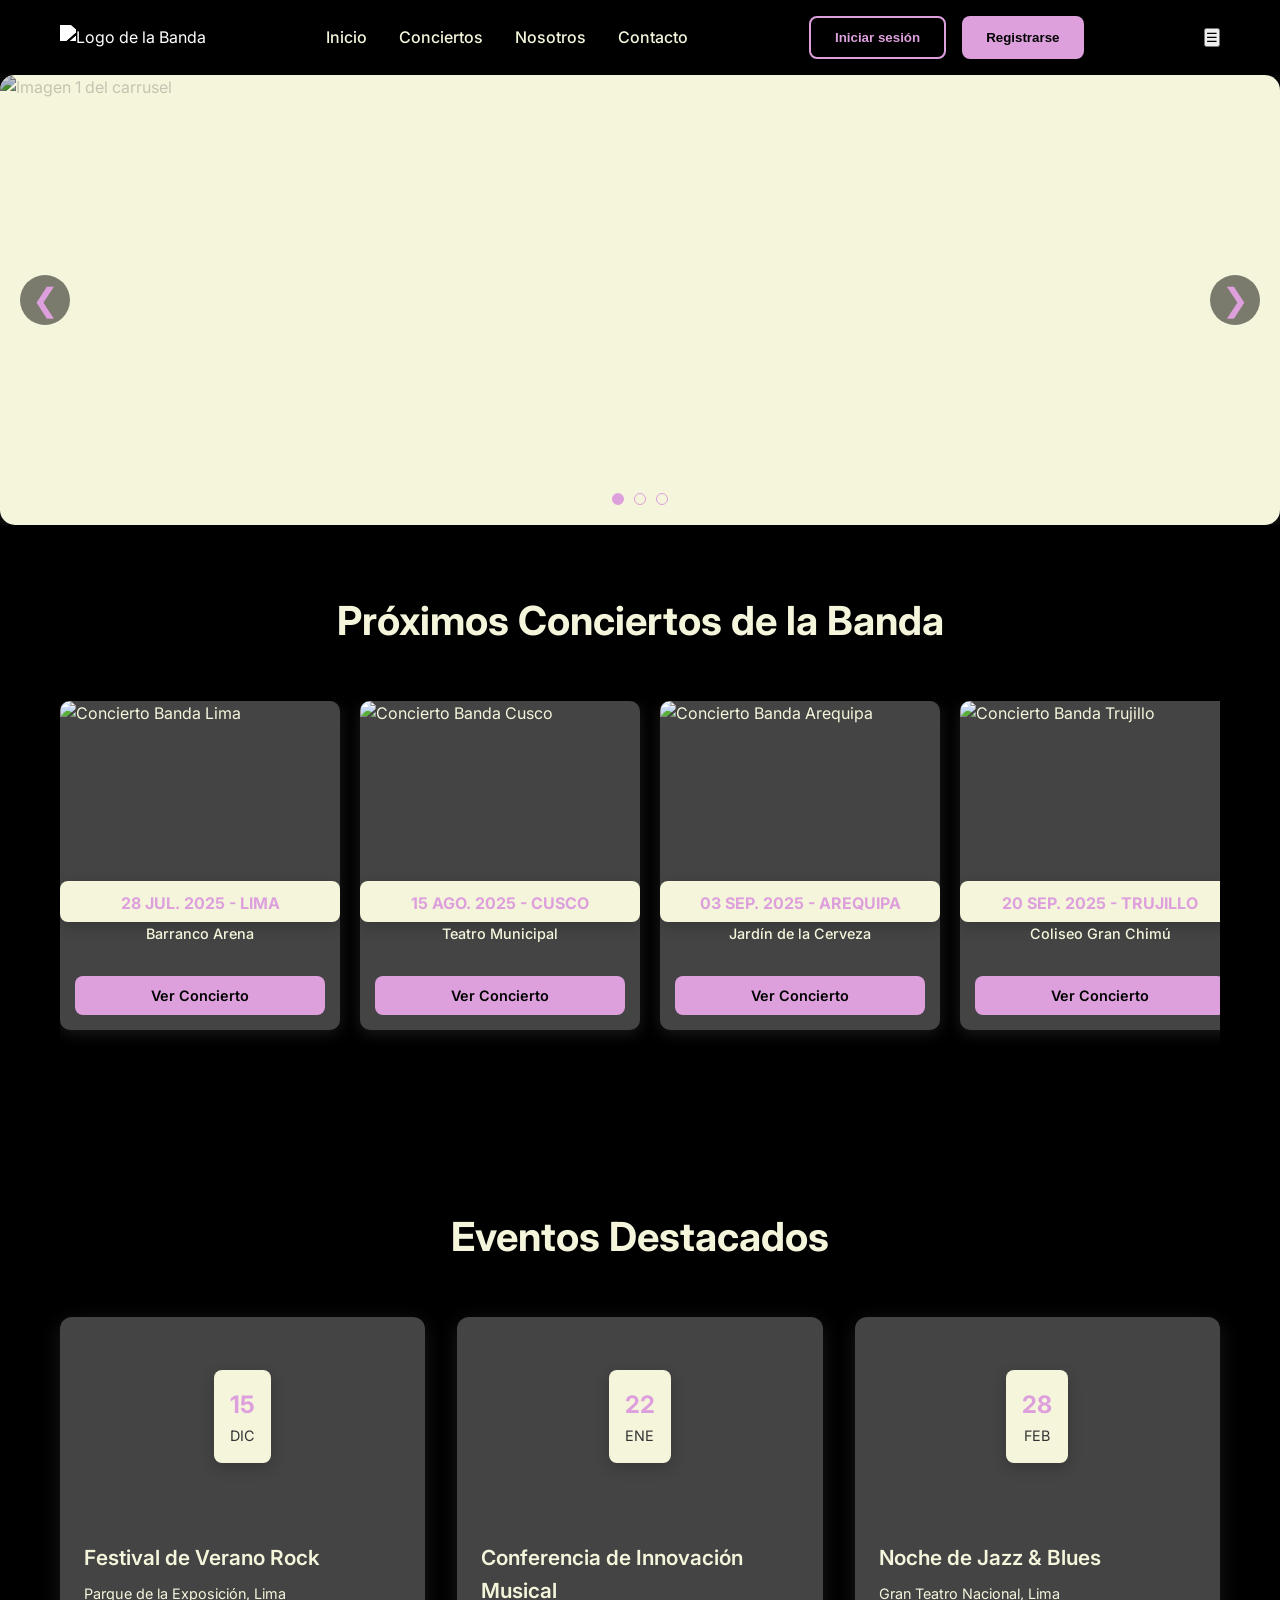
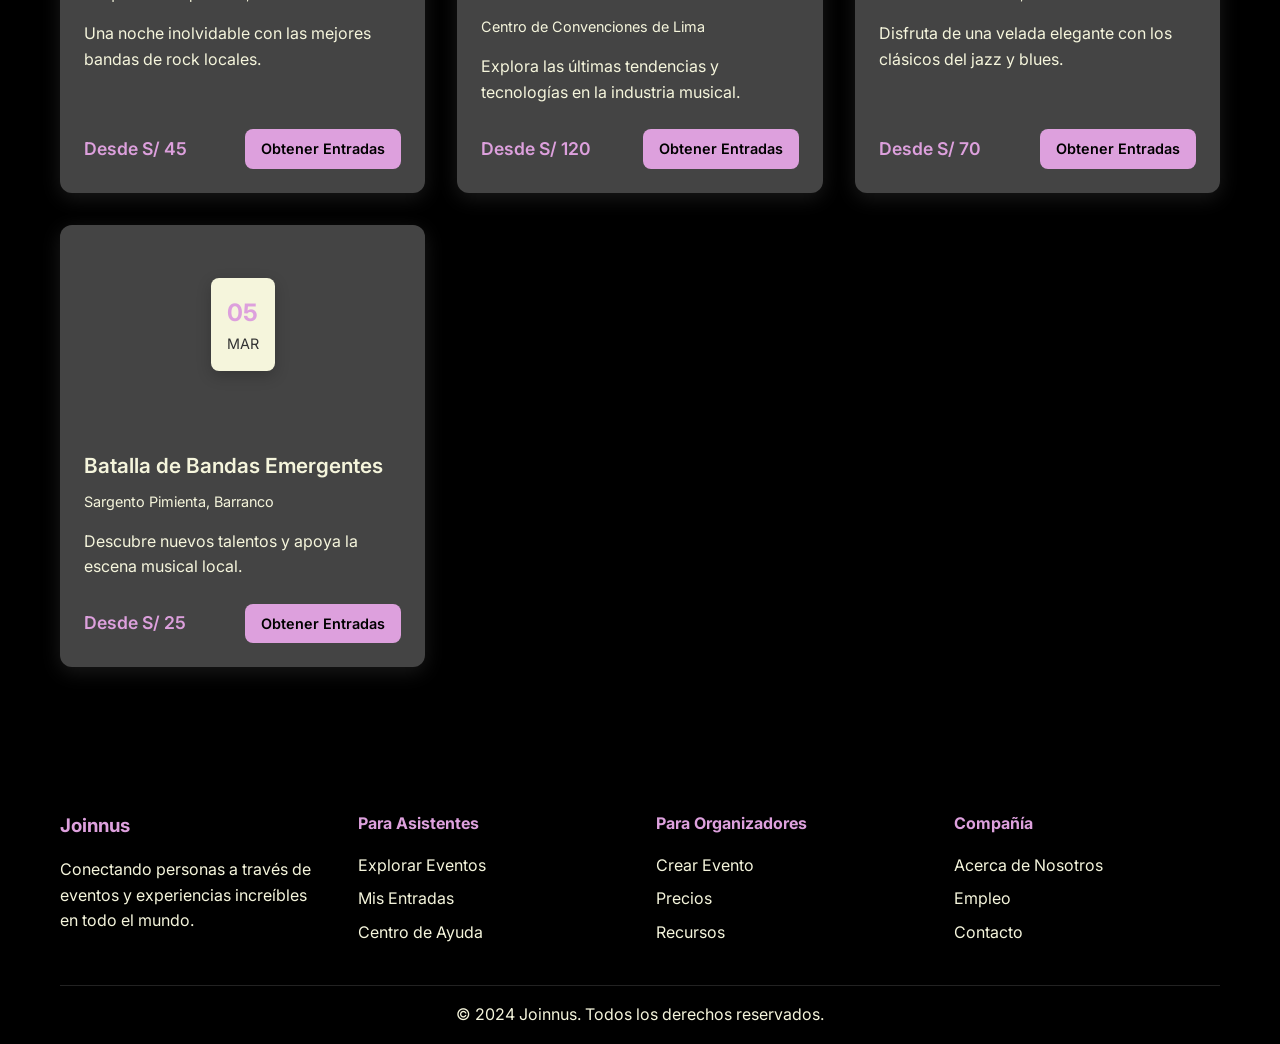
==== index.html @ 7763d080 "MI PRIMER CAMBIO" ====
<!DOCTYPE html>
<html lang="es">
<head>
    <meta charset="UTF-8">
    <meta name="viewport" content="width=device-width, initial-scale=1.0">
    <title>Banda Rock Peruana - Próximos Conciertos</title>
    <link rel="stylesheet" href="styles.css">
    <link href="https://fonts.googleapis.com/css2?family=Inter:wght@300;400;500;600;700;800;900&display=swap" rel="stylesheet">
</head>
<body>
    <header class="header">
        <div class="container">
            <div class="nav-wrapper">
                <div class="logo">
                    <img src="images/joinnus-logo.png" alt="Logo de la Banda" class="joinnus-header-logo">
                </div>
                <nav class="nav">
                    <a href="#" class="nav-link">Inicio</a>
                    <a href="#proximos-conciertos" class="nav-link">Conciertos</a>
                    <a href="#" class="nav-link">Nosotros</a>
                    <a href="#" class="nav-link">Contacto</a>
                </nav>
                <div class="auth-buttons">
                    <button class="btn btn-outline">Iniciar sesión</button>
                    <button class="btn btn-primary">Registrarse</button>
                </div>
                 <button class="mobile-menu-btn" aria-label="Abrir menú móvil">☰</button>
            </div>
        </div>
    </header>

    <section class="hero-carousel-section">
        <div class="carousel-container">
            <div class="carousel-track">
                <div class="carousel-slide">
                    <img src="images/carousel-1.jpg" alt="Imagen 1 del carrusel">
                </div>
                <div class="carousel-slide">
                    <img src="images/carousel-2.jpg" alt="Imagen 2 del carrusel">
                </div>
                <div class="carousel-slide">
                    <img src="images/carousel-3.jpg" alt="Imagen 3 del carrusel">
                </div>
            </div>
            <button class="carousel-button prev" aria-label="Previous slide">❮</button>
            <button class="carousel-button next" aria-label="Next slide">❯</button>
            <div class="carousel-dots">
            </div>
        </div>
    </section>

    <section class="band-upcoming-events" id="proximos-conciertos">
        <div class="container">
            <h2 class="section-title">Próximos Conciertos de la Banda</h2>
            <div class="upcoming-events-list">
                <div class="upcoming-event-card">
                    <img src="images/band-event-1.jpg" alt="Concierto Banda Lima">
                    <p class="event-date">28 JUL. 2025 - LIMA</p>
                    <p class="event-location">Barranco Arena</p>
                    <a href="event_details.html?id=band-event-1" class="btn btn-primary btn-sm view-concert-btn" data-event-id="band-event-1">Ver Concierto</a>
                </div>
                <div class="upcoming-event-card">
                    <img src="images/band-event-2.jpg" alt="Concierto Banda Cusco">
                    <p class="event-date">15 AGO. 2025 - CUSCO</p>
                    <p class="event-location">Teatro Municipal</p>
                    <a href="event_details.html?id=band-event-2" class="btn btn-primary btn-sm view-concert-btn" data-event-id="band-event-2">Ver Concierto</a>
                </div>
                <div class="upcoming-event-card">
                    <img src="images/band-event-3.jpg" alt="Concierto Banda Arequipa">
                    <p class="event-date">03 SEP. 2025 - AREQUIPA</p>
                    <p class="event-location">Jardín de la Cerveza</p>
                    <a href="event_details.html?id=band-event-3" class="btn btn-primary btn-sm view-concert-btn" data-event-id="band-event-3">Ver Concierto</a>
                </div>
                <div class="upcoming-event-card">
                    <img src="images/band-event-4.jpg" alt="Concierto Banda Trujillo">
                    <p class="event-date">20 SEP. 2025 - TRUJILLO</p>
                    <p class="event-location">Coliseo Gran Chimú</p>
                    <a href="event_details.html?id=band-event-4" class="btn btn-primary btn-sm view-concert-btn" data-event-id="band-event-4">Ver Concierto</a>
                </div>
                <div class="upcoming-event-card">
                    <img src="images/band-event-5.jpg" alt="Concierto Banda Chiclayo">
                    <p class="event-date">05 OCT. 2025 - CHICLAYO</p>
                    <p class="event-location">Estadio Elías Aguirre</p>
                    <a href="event_details.html?id=band-event-5" class="btn btn-primary btn-sm view-concert-btn" data-event-id="band-event-5">Ver Concierto</a>
                </div>
            </div>
        </div>
    </section>

    <section class="featured-events">
        <div class="container">
            <h2 class="section-title">Eventos Destacados</h2>
            <div class="events-grid">
                <div class="event-card">
                    <div class="event-image" style="background-image: url('images/featured-event.jpg');">
                        <div class="event-date">
                            <span class="day">15</span>
                            <span class="month">Dic</span>
                        </div>
                    </div>
                    <div class="event-content">
                        <h3 class="event-title">Festival de Verano Rock</h3>
                        <p class="event-location">Parque de la Exposición, Lima</p>
                        <p class="event-description">Una noche inolvidable con las mejores bandas de rock locales.</p>
                        <div class="event-footer">
                            <span class="event-price">Desde S/ 45</span>
                            <a href="event_details.html?id=featured-event-1" class="btn btn-primary btn-sm" data-event-id="featured-event-1">Obtener Entradas</a>
                        </div>
                    </div>
                </div>

                <div class="event-card">
                    <div class="event-image" style="background-image: url('images/featured-event-2.jpg');">
                        <div class="event-date">
                            <span class="day">22</span>
                            <span class="month">Ene</span>
                        </div>
                    </div>
                    <div class="event-content">
                        <h3 class="event-title">Conferencia de Innovación Musical</h3>
                        <p class="event-location">Centro de Convenciones de Lima</p>
                        <p class="event-description">Explora las últimas tendencias y tecnologías en la industria musical.</p>
                        <div class="event-footer">
                            <span class="event-price">Desde S/ 120</span>
                            <a href="event_details.html?id=featured-event-2" class="btn btn-primary btn-sm" data-event-id="featured-event-2">Obtener Entradas</a>
                        </div>
                    </div>
                </div>

                <div class="event-card">
                    <div class="event-image" style="background-image: url('images/featured-event-3.jpg');">
                        <div class="event-date">
                            <span class="day">28</span>
                            <span class="month">Feb</span>
                        </div>
                    </div>
                    <div class="event-content">
                        <h3 class="event-title">Noche de Jazz & Blues</h3>
                        <p class="event-location">Gran Teatro Nacional, Lima</p>
                        <p class="event-description">Disfruta de una velada elegante con los clásicos del jazz y blues.</p>
                        <div class="event-footer">
                            <span class="event-price">Desde S/ 70</span>
                            <a href="event_details.html?id=featured-event-3" class="btn btn-primary btn-sm" data-event-id="featured-event-3">Obtener Entradas</a>
                        </div>
                    </div>
                </div>

                <div class="event-card">
                    <div class="event-image" style="background-image: url('images/featured-event-4.jpg');">
                        <div class="event-date">
                            <span class="day">05</span>
                            <span class="month">Mar</span>
                        </div>
                    </div>
                    <div class="event-content">
                        <h3 class="event-title">Batalla de Bandas Emergentes</h3>
                        <p class="event-location">Sargento Pimienta, Barranco</p>
                        <p class="event-description">Descubre nuevos talentos y apoya la escena musical local.</p>
                        <div class="event-footer">
                            <span class="event-price">Desde S/ 25</span>
                            <a href="event_details.html?id=featured-event-4" class="btn btn-primary btn-sm" data-event-id="featured-event-4">Obtener Entradas</a>
                        </div>
                    </div>
                </div>
            </div>
        </div>
    </section>

   

    <footer class="footer">
        <div class="container">
            <div class="footer-content">
                <div class="footer-section">
                    <h3>Joinnus</h3>
                    <p>Conectando personas a través de eventos y experiencias increíbles en todo el mundo.</p>
                </div>
                <div class="footer-section">
                    <h4>Para Asistentes</h4>
                    <ul>
                        <li><a href="#">Explorar Eventos</a></li>
                        <li><a href="#">Mis Entradas</a></li>
                        <li><a href="#">Centro de Ayuda</a></li>
                    </ul>
                </div>
                <div class="footer-section">
                    <h4>Para Organizadores</h4>
                    <ul>
                        <li><a href="#">Crear Evento</a></li>
                        <li><a href="#">Precios</a></li>
                        <li><a href="#">Recursos</a></li>
                    </ul>
                </div>
                <div class="footer-section">
                    <h4>Compañía</h4>
                    <ul>
                        <li><a href="#">Acerca de Nosotros</a></li>
                        <li><a href="#">Empleo</a></li>
                        <li><a href="#">Contacto</a></li>
                    </ul>
                </div>
            </div>
            <div class="footer-bottom">
                <p>© 2024 Joinnus. Todos los derechos reservados.</p>
            </div>
        </div>
    </footer>

    <script src="script.js"></script>
</body>
</html>
---- styles.css ----
/* Custom Colors */
:root {
    --color-black: #000;
    --color-off-white: #f5f5dc; /* Blanco Hueso */
    --color-pastel-purple: #dda0dd; /* Morado Pastel */
    --color-accent-orange: #ff6b35; /* El naranja original de los botones principales (se mantiene para CTA si se desea) */
    --color-dark-gray: #222;
    --color-medium-gray: #333;
    --color-light-gray: #444; /* Para fondos de tarjetas más claros sobre negro */
}

/* Reset and Base Styles */
* {
    margin: 0;
    padding: 0;
    box-sizing: border-box;
}

body {
    font-family: 'Inter', -apple-system, BlinkMacSystemFont, 'Segoe UI', Roboto, sans-serif;
    line-height: 1.6;
    color: var(--color-off-white); /* Texto principal blanco hueso */
    background-color: var(--color-black); /* Fondo de la página negro */
}

.container {
    max-width: 1200px;
    margin: 0 auto;
    padding: 0 20px;
}

/* Header Styles */
.header {
    background: var(--color-black); /* Fondo del header negro */
    box-shadow: 0 2px 10px rgba(255, 255, 255, 0.05); /* Sombra sutil blanca */
    position: relative;
    top: 0;
    left: 0;
    width: 100%;
    z-index: 1000;
}

.nav-wrapper {
    display: flex;
    justify-content: space-between;
    align-items: center;
    padding: 1rem 0;
    position: relative;
}

.logo .joinnus-header-logo {
    height: 40px; /* Ajusta el tamaño de tu logo si usas una imagen */
    filter: brightness(0) invert(1); /* Hace que el logo se vea blanco si es oscuro */
    width: auto;
}

.nav {
    display: flex;
    gap: 2rem;
}

.nav-link {
    text-decoration: none;
    color: var(--color-off-white); /* Texto de navegación blanco hueso */
    font-weight: 500;
    transition: color 0.3s ease;
}

.nav-link:hover {
    color: var(--color-pastel-purple); /* Hover morado pastel */
}

.auth-buttons {
    display: flex;
    gap: 1rem;
}

/* Button Styles */
.btn {
    padding: 0.75rem 1.5rem;
    border: none;
    border-radius: 8px;
    font-weight: 600;
    cursor: pointer;
    transition: all 0.3s ease;
    text-decoration: none;
    display: inline-block;
    text-align: center;
    color: var(--color-black); /* Texto de botón por defecto negro */
}

.btn-primary {
    background: var(--color-pastel-purple); /* Fondo morado pastel */
    color: var(--color-black); /* Texto negro para botones primarios */
}

.btn-primary:hover {
    background: #c288c2; /* Un morado pastel ligeramente más oscuro al pasar el mouse */
    transform: translateY(-2px);
}

.btn-outline {
    background: transparent;
    color: var(--color-pastel-purple); /* Texto morado pastel */
    border: 2px solid var(--color-pastel-purple); /* Borde morado pastel */
}

.btn-outline:hover {
    background: var(--color-pastel-purple); /* Fondo morado pastel */
    color: var(--color-black); /* Texto negro */
}

.btn-lg {
    padding: 1rem 2rem;
    font-size: 1.1rem;
}

.btn-sm {
    padding: 0.5rem 1rem;
    font-size: 0.9rem;
}

/* Hero Section with Carousel */
.hero-carousel-section {
    position: relative;
    width: 100%;
    height: 450px; /* Altura del carrusel */
    overflow: hidden;
    background-color: var(--color-black); /* Fondo negro */
}

.carousel-container {
    position: relative;
    width: 100%;
    height: 100%;
    /* Efecto "flotante" para el carrusel */
    box-shadow: 0 10px 30px rgba(255, 255, 255, 0.1);
    border-radius: 15px; /* Bordes redondeados */
    overflow: hidden;
}

.carousel-track {
    display: flex;
    height: 100%;
    transition: transform 0.5s ease-in-out;
}

.carousel-slide {
    min-width: 100%;
    height: 100%;
    position: relative;
    display: flex;
    align-items: center;
    justify-content: center;
    overflow: hidden;
    background-color: var(--color-off-white); /* Blanco hueso para slides */
}

.carousel-slide img {
    width: 100%;
    height: 100%;
    object-fit: cover;
    filter: brightness(80%); /* Un poco más oscuro para que el texto resalte si hubiera */
}

/* Carousel Navigation Buttons */
.carousel-button {
    position: absolute;
    top: 50%;
    transform: translateY(-50%);
    background: rgba(0, 0, 0, 0.5); /* Negro semi-transparente */
    color: var(--color-pastel-purple); /* Morado pastel */
    border: none;
    padding: 15px;
    cursor: pointer;
    font-size: 2rem;
    border-radius: 50%;
    width: 50px;
    height: 50px;
    display: flex;
    align-items: center;
    justify-content: center;
    transition: background 0.3s ease;
    z-index: 10;
}

.carousel-button:hover {
    background: rgba(0, 0, 0, 0.8);
}

.carousel-button.prev {
    left: 20px;
}

.carousel-button.next {
    right: 20px;
}

/* Carousel Dots */
.carousel-dots {
    position: absolute;
    bottom: 20px;
    left: 50%;
    transform: translateX(-50%);
    display: flex;
    gap: 10px;
    z-index: 10;
}

.dot {
    width: 12px;
    height: 12px;
    background: var(--color-off-white); /* Blanco hueso */
    border-radius: 50%;
    cursor: pointer;
    transition: background 0.3s ease, transform 0.3s ease;
    border: 1px solid var(--color-pastel-purple); /* Borde morado pastel */
}

.dot.active {
    background: var(--color-pastel-purple); /* Morado pastel */
    transform: scale(1.2);
    border-color: var(--color-off-white); /* Borde blanco hueso */
}


/* Section Styles */
.section-title {
    font-size: 2.5rem;
    font-weight: 700;
    text-align: center;
    margin-bottom: 3rem;
    color: var(--color-off-white); /* Títulos blanco hueso */
}

/* Band Upcoming Events Section */
.band-upcoming-events {
    padding: 4rem 0;
    background: var(--color-black); /* Fondo negro */
}

.upcoming-events-list {
    display: flex;
    gap: 20px;
    overflow-x: auto;
    padding-bottom: 15px;
    justify-content: flex-start;
    -webkit-overflow-scrolling: touch;
    scrollbar-width: thin;
    scrollbar-color: var(--color-pastel-purple) var(--color-dark-gray); /* Scrollbar morado */
}

.upcoming-events-list::-webkit-scrollbar {
    height: 8px;
}

.upcoming-events-list::-webkit-scrollbar-track {
    background: var(--color-dark-gray);
    border-radius: 10px;
}

.upcoming-events-list::-webkit-scrollbar-thumb {
    background: var(--color-pastel-purple);
    border-radius: 10px;
}

.upcoming-events-list::-webkit-scrollbar-thumb:hover {
    background: #c288c2;
}


.upcoming-event-card {
    flex: 0 0 auto;
    width: 280px;
    border-radius: 10px;
    overflow: hidden;
    box-shadow: 0 4px 15px rgba(255, 255, 255, 0.1); /* Sombra clara */
    background: var(--color-light-gray); /* Fondo de tarjeta gris claro */
    transition: transform 0.3s ease, box-shadow 0.3s ease;
    display: flex;
    flex-direction: column;
    justify-content: space-between; /* Para empujar el botón abajo */
}

.upcoming-event-card:hover {
    transform: translateY(-8px);
    box-shadow: 0 8px 25px rgba(255, 255, 255, 0.2); /* Sombra más pronunciada */
}

.upcoming-event-card img {
    width: 100%;
    height: 180px;
    object-fit: cover;
    display: block;
}

.upcoming-event-card .event-date {
    padding: 10px 15px 5px;
    text-align: center;
    font-size: 1rem;
    font-weight: 700;
    color: var(--color-pastel-purple); /* Texto morado pastel */
}

.upcoming-event-card .event-location {
    padding: 0 15px 15px;
    text-align: center;
    font-size: 0.9rem;
    color: var(--color-off-white); /* Texto blanco hueso */
    font-weight: 500;
}

.upcoming-event-card .view-concert-btn {
    margin: 0 15px 15px; /* Margen para el botón */
    width: calc(100% - 30px); /* Ajuste del ancho */
}


/* Featured Events Section */
.featured-events {
    padding: 6rem 0;
    background: var(--color-black); /* Fondo negro */
}

.events-grid {
    display: grid;
    grid-template-columns: repeat(auto-fit, minmax(300px, 1fr));
    gap: 2rem;
}

.event-card {
    background: var(--color-light-gray); /* Fondo de tarjeta gris claro */
    border-radius: 12px;
    overflow: hidden;
    box-shadow: 0 5px 20px rgba(255, 255, 255, 0.1); /* Sombra clara */
    transition: transform 0.3s ease, box-shadow 0.3s ease;
    display: flex;
    flex-direction: column;
}

.event-card:hover {
    transform: translateY(-5px);
    box-shadow: 0 10px 30px rgba(255, 255, 255, 0.2); /* Sombra más pronunciada */
}

.event-image {
    height: 200px;
    position: relative;
    display: flex;
    align-items: center;
    justify-content: center;
    background-size: cover;
    background-position: center;
}

.event-date {
    background: var(--color-off-white); /* Fondo de fecha blanco hueso */
    padding: 1rem;
    border-radius: 8px;
    text-align: center;
    box-shadow: 0 5px 15px rgba(0, 0, 0, 0.2); /* Sombra oscura */
}

.event-date .day {
    display: block;
    font-size: 1.5rem;
    font-weight: 700;
    color: var(--color-pastel-purple); /* Texto morado pastel */
}

.event-date .month {
    display: block;
    font-size: 0.9rem;
    color: var(--color-medium-gray); /* Texto gris para el mes */
    text-transform: uppercase;
}

.event-content {
    padding: 1.5rem;
    flex-grow: 1; /* Permite que el contenido ocupe el espacio disponible */
    display: flex;
    flex-direction: column;
}

.event-title {
    font-size: 1.3rem;
    font-weight: 600;
    margin-bottom: 0.5rem;
    color: var(--color-off-white); /* Título blanco hueso */
}

.event-location {
    color: var(--color-off-white); /* Ubicación blanco hueso */
    margin-bottom: 1rem;
    font-size: 0.9rem;
}

.event-description {
    color: var(--color-off-white); /* Descripción blanco hueso */
    line-height: 1.6;
    margin-bottom: 1.5rem;
    flex-grow: 1; /* Permite que la descripción ocupe el espacio disponible */
}

.event-footer {
    display: flex;
    justify-content: space-between;
    align-items: center;
    margin-top: auto; /* Empuja el footer hacia abajo */
}

.event-price {
    font-size: 1.1rem;
    font-weight: 600;
    color: var(--color-pastel-purple); /* Precio morado pastel */
}

/* Stats Section */
.stats {
    padding: 4rem 0;
    background: var(--color-dark-gray); /* Fondo gris oscuro */
    color: var(--color-off-white); /* Texto blanco hueso */
}

.stats-grid {
    display: grid;
    grid-template-columns: repeat(auto-fit, minmax(200px, 1fr));
    gap: 2rem;
    text-align: center;
}

.stat-number {
    font-size: 3rem;
    font-weight: 700;
    color: var(--color-pastel-purple); /* Número morado pastel */
    margin-bottom: 0.5rem;
}

.stat-label {
    font-size: 1.1rem;
    opacity: 0.8;
}

/* CTA Section */
.cta {
    padding: 6rem 0;
    background: var(--color-pastel-purple); /* Fondo morado pastel */
    color: var(--color-black); /* Texto negro */
    text-align: center;
}

.cta-content h2 {
    font-size: 2.5rem;
    font-weight: 700;
    margin-bottom: 1rem;
}

.cta-content p {
    font-size: 1.2rem;
    margin-bottom: 2rem;
    opacity: 0.9;
}

.cta .btn-primary {
    background: var(--color-black); /* Botón negro */
    color: var(--color-off-white); /* Texto blanco hueso */
}

.cta .btn-primary:hover {
    background: var(--color-dark-gray); /* Un gris más oscuro al pasar el mouse */
    transform: translateY(-2px);
}

/* Footer */
.footer {
    background: var(--color-black); /* Fondo negro */
    color: var(--color-off-white); /* Texto blanco hueso */
    padding: 3rem 0 1rem;
}

.footer-content {
    display: grid;
    grid-template-columns: repeat(auto-fit, minmax(250px, 1fr));
    gap: 2rem;
    margin-bottom: 2rem;
}

.footer-section h3,
.footer-section h4 {
    margin-bottom: 1rem;
    color: var(--color-pastel-purple); /* Títulos de sección morado pastel */
}

.footer-section ul {
    list-style: none;
}

.footer-section ul li {
    margin-bottom: 0.5rem;
}

.footer-section ul li a {
    color: var(--color-off-white); /* Enlaces blanco hueso */
    text-decoration: none;
    transition: color 0.3s ease;
}

.footer-section ul li a:hover {
    color: var(--color-pastel-purple); /* Hover morado pastel */
}

.footer-bottom {
    border-top: 1px solid var(--color-dark-gray); /* Borde gris oscuro */
    padding-top: 1rem;
    text-align: center;
    color: var(--color-off-white); /* Texto blanco hueso */
}

/* Event Details Page Specific Styles */
.event-detail-hero {
    width: 100%;
    height: 400px; /* Altura del banner */
    position: relative;
    overflow: hidden;
    background-color: var(--color-black);
}

.event-image-banner {
    width: 100%;
    height: 100%;
    background-size: cover;
    background-position: center;
    filter: brightness(60%); /* Oscurece la imagen para que el texto resalte */
    position: absolute;
    top: 0;
    left: 0;
}

.event-info-overlay {
    position: absolute;
    top: 0;
    left: 0;
    width: 100%;
    height: 100%;
    display: flex;
    align-items: center;
    justify-content: center;
    text-align: center;
    padding: 20px;
    z-index: 1;
}

.event-info-overlay h1 {
    font-size: 3rem;
    color: var(--color-off-white);
    margin-bottom: 10px;
    text-shadow: 0 0 10px rgba(0,0,0,0.5);
}

.event-info-overlay .event-date-time,
.event-info-overlay .event-address {
    font-size: 1.2rem;
    color: var(--color-off-white);
    opacity: 0.9;
}

.event-details-content {
    padding: 4rem 0;
    background-color: var(--color-black);
}

.details-grid {
    display: grid;
    grid-template-columns: 2fr 1fr; /* Columna de descripción más grande que la de tickets */
    gap: 40px;
    margin-bottom: 40px;
}

.event-description-col {
    /* No hay estilos de fondo aquí, el card lo manejará */
}

.event-info-card,
.ticket-purchase-card,
.event-organizer-card,
.location-map-card {
    background: var(--color-light-gray); /* Fondo de tarjeta gris claro */
    border-radius: 12px;
    padding: 30px;
    box-shadow: 0 5px 20px rgba(255, 255, 255, 0.08); /* Sombra sutil clara */
    margin-bottom: 30px; /* Espacio entre tarjetas en la misma columna */
}

.event-info-card h3,
.ticket-purchase-card h3,
.event-organizer-card h3,
.location-map-card h3 {
    font-size: 1.8rem;
    color: var(--color-pastel-purple);
    margin-bottom: 20px;
}

.event-info-card p {
    color: var(--color-off-white);
    margin-bottom: 15px;
    line-height: 1.7;
}
.event-info-card p:last-child {
    margin-bottom: 0;
}


/* Ticket Purchase Card */
.ticket-type {
    display: flex;
    justify-content: space-between;
    align-items: center;
    margin-bottom: 20px;
    padding-bottom: 15px;
    border-bottom: 1px solid var(--color-medium-gray);
}
.ticket-type:last-of-type {
    border-bottom: none;
    margin-bottom: 25px;
}

.ticket-name {
    font-size: 1.1rem;
    font-weight: 500;
    color: var(--color-off-white);
}

.ticket-price {
    font-size: 1.1rem;
    font-weight: 700;
    color: var(--color-pastel-purple);
}

.quantity-selector {
    display: flex;
    align-items: center;
    gap: 5px;
}

.quantity-btn {
    background: var(--color-medium-gray); /* Fondo de botón de cantidad gris */
    color: var(--color-off-white);
    border: 1px solid var(--color-medium-gray);
    border-radius: 5px;
    width: 35px;
    height: 35px;
    font-size: 1.2rem;
    display: flex;
    align-items: center;
    justify-content: center;
    cursor: pointer;
    transition: background 0.2s ease;
}

.quantity-btn:hover {
    background: var(--color-dark-gray);
}

.ticket-quantity {
    width: 50px;
    text-align: center;
    border: 1px solid var(--color-medium-gray);
    border-radius: 5px;
    padding: 5px;
    background: var(--color-black); /* Fondo de input negro */
    color: var(--color-off-white);
    font-size: 1rem;
    -moz-appearance: textfield; /* Para ocultar flechas en Firefox */
}

/* Ocultar flechas en Chrome, Safari, Edge */
input[type="number"]::-webkit-outer-spin-button,
input[type="number"]::-webkit-inner-spin-button {
    -webkit-appearance: none;
    margin: 0;
}


.discount-code {
    margin-top: 20px;
    margin-bottom: 20px;
    border-top: 1px solid var(--color-medium-gray);
    padding-top: 20px;
}

.discount-toggle {
    width: 100%;
    background: transparent;
    border: none;
    color: var(--color-pastel-purple);
    font-size: 1rem;
    font-weight: 600;
    text-align: left;
    cursor: pointer;
    display: flex;
    justify-content: space-between;
    align-items: center;
    padding: 0;
}

.discount-toggle .arrow-icon {
    transition: transform 0.3s ease;
}

.discount-toggle .arrow-icon.rotated {
    transform: rotate(180deg);
}

.discount-input-area {
    display: none; /* Oculto por defecto */
    margin-top: 15px;
    display: flex;
    gap: 10px;
}

.discount-input-area input[type="text"] {
    flex-grow: 1;
    padding: 10px;
    border: 1px solid var(--color-medium-gray);
    border-radius: 5px;
    background: var(--color-black);
    color: var(--color-off-white);
}

.discount-input-area .btn-sm {
    padding: 8px 15px; /* Ajuste para el botón de aplicar */
    font-size: 0.85rem;
    color: var(--color-black); /* Texto negro */
    background: var(--color-pastel-purple); /* Morado pastel */
}
.discount-input-area .btn-sm:hover {
    background: #c288c2;
}

.legal-notice, .age-notice {
    font-size: 0.85rem;
    color: var(--color-off-white);
    margin-bottom: 10px;
    display: flex;
    align-items: flex-start;
}
.legal-notice input, .age-notice input {
    margin-right: 8px;
    margin-top: 2px;
    transform: scale(1.2); /* Aumentar el tamaño del checkbox */
    accent-color: var(--color-pastel-purple); /* Color del checkbox */
}

.total-section {
    display: flex;
    justify-content: space-between;
    font-size: 1.5rem;
    font-weight: 700;
    color: var(--color-off-white);
    margin-top: 25px;
    padding-top: 15px;
    border-top: 1px solid var(--color-medium-gray);
}

.purchase-btn {
    width: 100%;
    margin-top: 20px;
    background: var(--color-pastel-purple);
    color: var(--color-black);
}
.purchase-btn:hover {
    background: #c288c2;
}

/* Organizer Card */
.event-organizer-card {
    text-align: center;
}
.event-organizer-card .organizer-info {
    display: flex;
    flex-direction: column;
    align-items: center;
}
.event-organizer-card .organizer-logo {
    height: 80px;
    width: auto;
    filter: brightness(0) invert(1); /* Logo blanco */
    margin-bottom: 10px;
}
.event-organizer-card span {
    font-size: 1.2rem;
    font-weight: 600;
    color: var(--color-off-white);
}

/* Location Map Card */
.location-map-card {
    margin-top: 0; /* Ya tiene un margen inferior por el details-grid gap */
}
.location-map-card p {
    color: var(--color-off-white);
    margin-bottom: 5px;
}
.location-map-card p:last-of-type {
    margin-bottom: 20px;
}

#map {
    height: 300px;
    width: 100%;
    border-radius: 8px;
    margin-bottom: 20px;
    box-shadow: 0 2px 10px rgba(0,0,0,0.2);
}

.view-map-btn {
    width: 100%;
}


/* Responsive Design */
@media (max-width: 1024px) {
    .event-detail-hero {
        height: 350px;
    }
    .event-info-overlay h1 {
        font-size: 2.5rem;
    }
    .event-info-overlay .event-date-time,
    .event-info-overlay .event-address {
        font-size: 1.1rem;
    }
    .details-grid {
        grid-template-columns: 1fr; /* Una columna para móvil */
    }
    .event-info-card,
    .ticket-purchase-card,
    .event-organizer-card,
    .location-map-card {
        margin-bottom: 20px; /* Reducir espacio entre tarjetas en móvil */
        padding: 20px;
    }
    .event-info-card h3,
    .ticket-purchase-card h3,
    .event-organizer-card h3,
    .location-map-card h3 {
        font-size: 1.5rem;
    }
}

@media (max-width: 768px) {
    /* Mobile Menu Button */
    .mobile-menu-btn {
        display: block;
        position: absolute;
        right: 20px;
        top: 50%;
        transform: translateY(-50%);
        background: none;
        border: none;
        font-size: 2rem;
        color: var(--color-off-white); /* Botón blanco hueso */
        cursor: pointer;
        z-index: 1002;
    }
    
    .nav-wrapper {
        flex-direction: column;
        align-items: flex-start;
        padding-bottom: 0;
    }
    .nav {
        width: 100%;
        flex-direction: column;
        display: none;
        margin-top: 1rem;
        padding-left: 0;
        background: var(--color-dark-gray); /* Fondo del menú móvil */
        border-radius: 0 0 10px 10px;
    }
    .nav.mobile-nav-open {
        display: flex !important;
    }
    .auth-buttons {
        width: 100%;
        justify-content: center;
        margin-top: 1rem;
        display: none;
    }
    .auth-buttons.mobile-nav-open {
        display: flex !important;
        flex-direction: column;
        gap: 10px;
        width: 100%;
        margin-top: 10px;
        padding-bottom: 10px;
        border-top: 1px solid var(--color-medium-gray);
        background: var(--color-dark-gray); /* Fondo de botones móviles */
        border-radius: 0 0 10px 10px;
    }

    .hero-carousel-section {
        height: 300px;
    }
    .carousel-button {
        width: 40px;
        height: 40px;
        font-size: 1.5rem;
    }
    .carousel-button.prev {
        left: 10px;
    }
    .carousel-button.next {
        right: 10px;
    }
    .carousel-dots {
        bottom: 10px;
    }

    .upcoming-events-list {
        justify-content: flex-start;
    }
    .upcoming-event-card {
        width: 240px;
    }

    .events-grid {
        grid-template-columns: 1fr;
    }
    
    .stats-grid {
        grid-template-columns: repeat(2, 1fr);
    }

    /* Event Details Page Specific Mobile Adjustments */
    .event-detail-hero {
        height: 250px;
    }
    .event-info-overlay h1 {
        font-size: 2rem;
    }
    .event-info-overlay .event-date-time,
    .event-info-overlay .event-address {
        font-size: 1rem;
    }
    .ticket-name, .ticket-price, .total-section span {
        font-size: 1rem;
    }
    .total-section {
        font-size: 1.2rem;
    }
}

@media (max-width: 480px) {
    .section-title {
        font-size: 2rem;
    }
    .stats-grid {
        grid-template-columns: 1fr;
    }
    .upcoming-event-card {
        width: 180px;
    }
    .event-info-overlay h1 {
        font-size: 1.5rem;
    }
    .ticket-purchase-card .btn-lg {
        font-size: 1rem;
        padding: 0.75rem 1.5rem;
    }
    .quantity-btn {
        width: 30px;
        height: 30px;
        font-size: 1rem;
    }
    .ticket-quantity {
        width: 40px;
        font-size: 0.9rem;
    }
    .discount-input-area input {
        font-size: 0.9rem;
    }
    .discount-input-area .btn-sm {
        font-size: 0.75rem;
        padding: 6px 12px;
    }
}

/* Animation Classes */
@keyframes fadeInUp {
    from {
        opacity: 0;
        transform: translateY(30px);
    }
    to {
        opacity: 1;
        transform: translateY(0);
    }
}

.fade-in-up {
    animation: fadeInUp 0.6s ease-out;
}

/* Utility Classes */
.text-center {
    text-align: center;
}

.mb-1 { margin-bottom: 1rem; }
.mb-2 { margin-bottom: 2rem; }
.mb-3 { margin-bottom: 3rem; }

.mt-1 { margin-top: 1rem; }
.mt-2 { margin-top: 2rem; }
.mt-3 { margin-top: 3rem; }
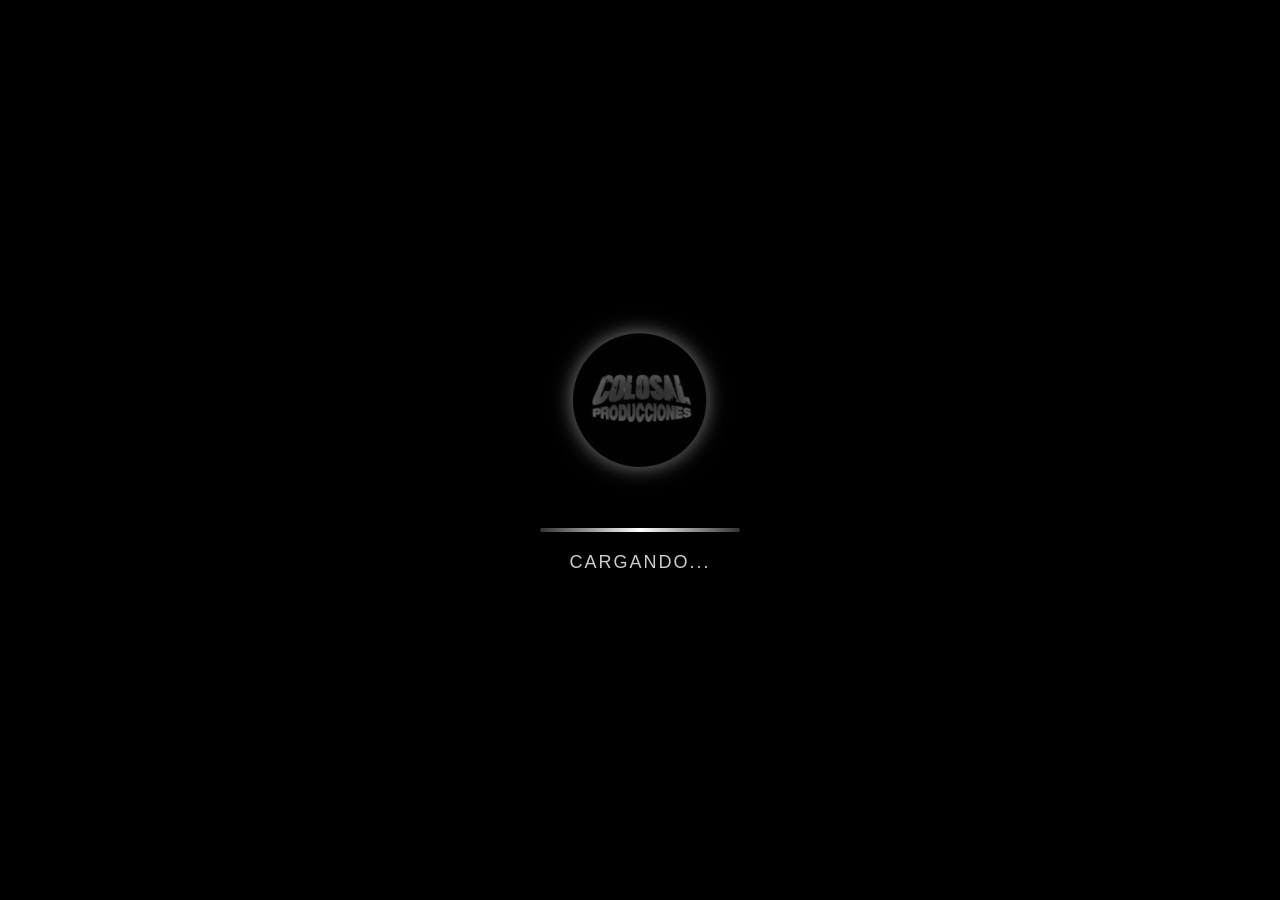
==== commit 061eadfb: "cambios" ====
--- a/index.html
+++ b/index.html
@@ -3,209 +3,182 @@
 <head>
     <meta charset="UTF-8">
     <meta name="viewport" content="width=device-width, initial-scale=1.0">
-    <title>Banda Rock Peruana - Próximos Conciertos</title>
-    <link rel="stylesheet" href="styles.css">
-    <link href="https://fonts.googleapis.com/css2?family=Inter:wght@300;400;500;600;700;800;900&display=swap" rel="stylesheet">
+    <title>Cargando...</title>
+    <style>
+        /* Reset y estilos base */
+        * {
+            margin: 0;
+            padding: 0;
+            box-sizing: border-box;
+        }
+        
+        body {
+            background-color: #000;
+            color: #fff;
+            font-family: 'Arial', sans-serif;
+            height: 100vh;
+            overflow: hidden;
+            display: flex;
+            flex-direction: column;
+            justify-content: center;
+            align-items: center;
+            position: relative;
+        }
+        
+        /* Contenedor principal */
+        .loader-container {
+            position: relative;
+            width: 100%;
+            height: 100%;
+            display: flex;
+            flex-direction: column;
+            justify-content: center;
+            align-items: center;
+            z-index: 2;
+        }
+        
+        /* Logo */
+        .logo-container {
+            margin-bottom: 30px;
+            position: relative;
+            z-index: 3;
+            animation: pulse 3s infinite;
+        }
+        
+        .logo-container img {
+            width: 150px;
+            height: auto;
+            filter: drop-shadow(0 0 10px rgba(255, 255, 255, 0.5));
+        }
+        
+        /* Efecto de carga */
+        .loader {
+            width: 200px;
+            height: 4px;
+            background: rgba(255, 255, 255, 0.2);
+            border-radius: 2px;
+            overflow: hidden;
+            position: relative;
+            margin-top: 20px;
+        }
+        
+        .loader-bar {
+            position: absolute;
+            left: 0;
+            top: 0;
+            height: 100%;
+            width: 0%;
+            background: linear-gradient(90deg, transparent, #fff, transparent);
+            animation: load 3s ease-in-out forwards;
+        }
+        
+        /* Texto de carga */
+        .loading-text {
+            margin-top: 20px;
+            font-size: 18px;
+            letter-spacing: 2px;
+            color: rgba(255, 255, 255, 0.8);
+        }
+        
+        /* Efectos de humo */
+        .smoke {
+            position: absolute;
+            top: 0;
+            left: 0;
+            width: 100%;
+            height: 100%;
+            z-index: 1;
+        }
+        
+        .smoke-1, .smoke-2, .smoke-3 {
+            position: absolute;
+            background: radial-gradient(circle, rgba(255,255,255,0.4) 0%, rgba(255,255,255,0) 70%);
+            border-radius: 50%;
+            opacity: 0;
+        }
+        
+        .smoke-1 {
+            width: 300px;
+            height: 300px;
+            top: 40%;
+            left: 30%;
+            animation: smokeAnimation1 6s infinite;
+        }
+        
+        .smoke-2 {
+            width: 200px;
+            height: 200px;
+            top: 30%;
+            left: 60%;
+            animation: smokeAnimation2 5s infinite 1s;
+        }
+        
+        .smoke-3 {
+            width: 250px;
+            height: 250px;
+            top: 60%;
+            left: 20%;
+            animation: smokeAnimation3 7s infinite 0.5s;
+        }
+        
+        /* Animaciones */
+        @keyframes smokeAnimation1 {
+            0% { transform: scale(0.5); opacity: 0; }
+            50% { transform: scale(1); opacity: 0.3; }
+            100% { transform: scale(1.5); opacity: 0; }
+        }
+        
+        @keyframes smokeAnimation2 {
+            0% { transform: scale(0.3); opacity: 0; }
+            50% { transform: scale(1.2); opacity: 0.4; }
+            100% { transform: scale(2); opacity: 0; }
+        }
+        
+        @keyframes smokeAnimation3 {
+            0% { transform: scale(0.4); opacity: 0; }
+            50% { transform: scale(1.3); opacity: 0.2; }
+            100% { transform: scale(1.8); opacity: 0; }
+        }
+        
+        @keyframes load {
+            0% { width: 0%; }
+            100% { width: 100%; }
+        }
+        
+        @keyframes pulse {
+            0% { transform: scale(1); }
+            50% { transform: scale(1.05); }
+            100% { transform: scale(1); }
+        }
+    </style>
 </head>
 <body>
-    <header class="header">
-        <div class="container">
-            <div class="nav-wrapper">
-                <div class="logo">
-                    <img src="images/joinnus-logo.png" alt="Logo de la Banda" class="joinnus-header-logo">
-                </div>
-                <nav class="nav">
-                    <a href="#" class="nav-link">Inicio</a>
-                    <a href="#proximos-conciertos" class="nav-link">Conciertos</a>
-                    <a href="#" class="nav-link">Nosotros</a>
-                    <a href="#" class="nav-link">Contacto</a>
-                </nav>
-                <div class="auth-buttons">
-                    <button class="btn btn-outline">Iniciar sesión</button>
-                    <button class="btn btn-primary">Registrarse</button>
-                </div>
-                 <button class="mobile-menu-btn" aria-label="Abrir menú móvil">☰</button>
-            </div>
+    <!-- Efectos de humo -->
+    <div class="smoke">
+        <div class="smoke-1"></div>
+        <div class="smoke-2"></div>
+        <div class="smoke-3"></div>
+    </div>
+    
+    <!-- Contenido principal -->
+    <div class="loader-container">
+        <div class="logo-container">
+            <img src="img/minilogo.png" alt="Logo minimalista en blanco y negro de la aplicación">
         </div>
-    </header>
-
-    <section class="hero-carousel-section">
-        <div class="carousel-container">
-            <div class="carousel-track">
-                <div class="carousel-slide">
-                    <img src="images/carousel-1.jpg" alt="Imagen 1 del carrusel">
-                </div>
-                <div class="carousel-slide">
-                    <img src="images/carousel-2.jpg" alt="Imagen 2 del carrusel">
-                </div>
-                <div class="carousel-slide">
-                    <img src="images/carousel-3.jpg" alt="Imagen 3 del carrusel">
-                </div>
-            </div>
-            <button class="carousel-button prev" aria-label="Previous slide">❮</button>
-            <button class="carousel-button next" aria-label="Next slide">❯</button>
-            <div class="carousel-dots">
-            </div>
+        
+        <div class="loader">
+            <div class="loader-bar"></div>
         </div>
-    </section>
-
-    <section class="band-upcoming-events" id="proximos-conciertos">
-        <div class="container">
-            <h2 class="section-title">Próximos Conciertos de la Banda</h2>
-            <div class="upcoming-events-list">
-                <div class="upcoming-event-card">
-                    <img src="images/band-event-1.jpg" alt="Concierto Banda Lima">
-                    <p class="event-date">28 JUL. 2025 - LIMA</p>
-                    <p class="event-location">Barranco Arena</p>
-                    <a href="event_details.html?id=band-event-1" class="btn btn-primary btn-sm view-concert-btn" data-event-id="band-event-1">Ver Concierto</a>
-                </div>
-                <div class="upcoming-event-card">
-                    <img src="images/band-event-2.jpg" alt="Concierto Banda Cusco">
-                    <p class="event-date">15 AGO. 2025 - CUSCO</p>
-                    <p class="event-location">Teatro Municipal</p>
-                    <a href="event_details.html?id=band-event-2" class="btn btn-primary btn-sm view-concert-btn" data-event-id="band-event-2">Ver Concierto</a>
-                </div>
-                <div class="upcoming-event-card">
-                    <img src="images/band-event-3.jpg" alt="Concierto Banda Arequipa">
-                    <p class="event-date">03 SEP. 2025 - AREQUIPA</p>
-                    <p class="event-location">Jardín de la Cerveza</p>
-                    <a href="event_details.html?id=band-event-3" class="btn btn-primary btn-sm view-concert-btn" data-event-id="band-event-3">Ver Concierto</a>
-                </div>
-                <div class="upcoming-event-card">
-                    <img src="images/band-event-4.jpg" alt="Concierto Banda Trujillo">
-                    <p class="event-date">20 SEP. 2025 - TRUJILLO</p>
-                    <p class="event-location">Coliseo Gran Chimú</p>
-                    <a href="event_details.html?id=band-event-4" class="btn btn-primary btn-sm view-concert-btn" data-event-id="band-event-4">Ver Concierto</a>
-                </div>
-                <div class="upcoming-event-card">
-                    <img src="images/band-event-5.jpg" alt="Concierto Banda Chiclayo">
-                    <p class="event-date">05 OCT. 2025 - CHICLAYO</p>
-                    <p class="event-location">Estadio Elías Aguirre</p>
-                    <a href="event_details.html?id=band-event-5" class="btn btn-primary btn-sm view-concert-btn" data-event-id="band-event-5">Ver Concierto</a>
-                </div>
-            </div>
-        </div>
-    </section>
-
-    <section class="featured-events">
-        <div class="container">
-            <h2 class="section-title">Eventos Destacados</h2>
-            <div class="events-grid">
-                <div class="event-card">
-                    <div class="event-image" style="background-image: url('images/featured-event.jpg');">
-                        <div class="event-date">
-                            <span class="day">15</span>
-                            <span class="month">Dic</span>
-                        </div>
-                    </div>
-                    <div class="event-content">
-                        <h3 class="event-title">Festival de Verano Rock</h3>
-                        <p class="event-location">Parque de la Exposición, Lima</p>
-                        <p class="event-description">Una noche inolvidable con las mejores bandas de rock locales.</p>
-                        <div class="event-footer">
-                            <span class="event-price">Desde S/ 45</span>
-                            <a href="event_details.html?id=featured-event-1" class="btn btn-primary btn-sm" data-event-id="featured-event-1">Obtener Entradas</a>
-                        </div>
-                    </div>
-                </div>
-
-                <div class="event-card">
-                    <div class="event-image" style="background-image: url('images/featured-event-2.jpg');">
-                        <div class="event-date">
-                            <span class="day">22</span>
-                            <span class="month">Ene</span>
-                        </div>
-                    </div>
-                    <div class="event-content">
-                        <h3 class="event-title">Conferencia de Innovación Musical</h3>
-                        <p class="event-location">Centro de Convenciones de Lima</p>
-                        <p class="event-description">Explora las últimas tendencias y tecnologías en la industria musical.</p>
-                        <div class="event-footer">
-                            <span class="event-price">Desde S/ 120</span>
-                            <a href="event_details.html?id=featured-event-2" class="btn btn-primary btn-sm" data-event-id="featured-event-2">Obtener Entradas</a>
-                        </div>
-                    </div>
-                </div>
-
-                <div class="event-card">
-                    <div class="event-image" style="background-image: url('images/featured-event-3.jpg');">
-                        <div class="event-date">
-                            <span class="day">28</span>
-                            <span class="month">Feb</span>
-                        </div>
-                    </div>
-                    <div class="event-content">
-                        <h3 class="event-title">Noche de Jazz & Blues</h3>
-                        <p class="event-location">Gran Teatro Nacional, Lima</p>
-                        <p class="event-description">Disfruta de una velada elegante con los clásicos del jazz y blues.</p>
-                        <div class="event-footer">
-                            <span class="event-price">Desde S/ 70</span>
-                            <a href="event_details.html?id=featured-event-3" class="btn btn-primary btn-sm" data-event-id="featured-event-3">Obtener Entradas</a>
-                        </div>
-                    </div>
-                </div>
-
-                <div class="event-card">
-                    <div class="event-image" style="background-image: url('images/featured-event-4.jpg');">
-                        <div class="event-date">
-                            <span class="day">05</span>
-                            <span class="month">Mar</span>
-                        </div>
-                    </div>
-                    <div class="event-content">
-                        <h3 class="event-title">Batalla de Bandas Emergentes</h3>
-                        <p class="event-location">Sargento Pimienta, Barranco</p>
-                        <p class="event-description">Descubre nuevos talentos y apoya la escena musical local.</p>
-                        <div class="event-footer">
-                            <span class="event-price">Desde S/ 25</span>
-                            <a href="event_details.html?id=featured-event-4" class="btn btn-primary btn-sm" data-event-id="featured-event-4">Obtener Entradas</a>
-                        </div>
-                    </div>
-                </div>
-            </div>
-        </div>
-    </section>
-
-   
-
-    <footer class="footer">
-        <div class="container">
-            <div class="footer-content">
-                <div class="footer-section">
-                    <h3>Joinnus</h3>
-                    <p>Conectando personas a través de eventos y experiencias increíbles en todo el mundo.</p>
-                </div>
-                <div class="footer-section">
-                    <h4>Para Asistentes</h4>
-                    <ul>
-                        <li><a href="#">Explorar Eventos</a></li>
-                        <li><a href="#">Mis Entradas</a></li>
-                        <li><a href="#">Centro de Ayuda</a></li>
-                    </ul>
-                </div>
-                <div class="footer-section">
-                    <h4>Para Organizadores</h4>
-                    <ul>
-                        <li><a href="#">Crear Evento</a></li>
-                        <li><a href="#">Precios</a></li>
-                        <li><a href="#">Recursos</a></li>
-                    </ul>
-                </div>
-                <div class="footer-section">
-                    <h4>Compañía</h4>
-                    <ul>
-                        <li><a href="#">Acerca de Nosotros</a></li>
-                        <li><a href="#">Empleo</a></li>
-                        <li><a href="#">Contacto</a></li>
-                    </ul>
-                </div>
-            </div>
-            <div class="footer-bottom">
-                <p>© 2024 Joinnus. Todos los derechos reservados.</p>
-            </div>
-        </div>
-    </footer>
-
-    <script src="script.js"></script>
+        
+        <p class="loading-text">CARGANDO...</p>
+    </div>
+    
+    <!-- Script para redirección -->
+    <script>
+        // Simular tiempo de carga y luego redirigir
+        setTimeout(function() {
+            window.location.href = 'menu.html';
+        }, 3000); // 3 segundos
+    </script>
 </body>
-</html>+</html>
